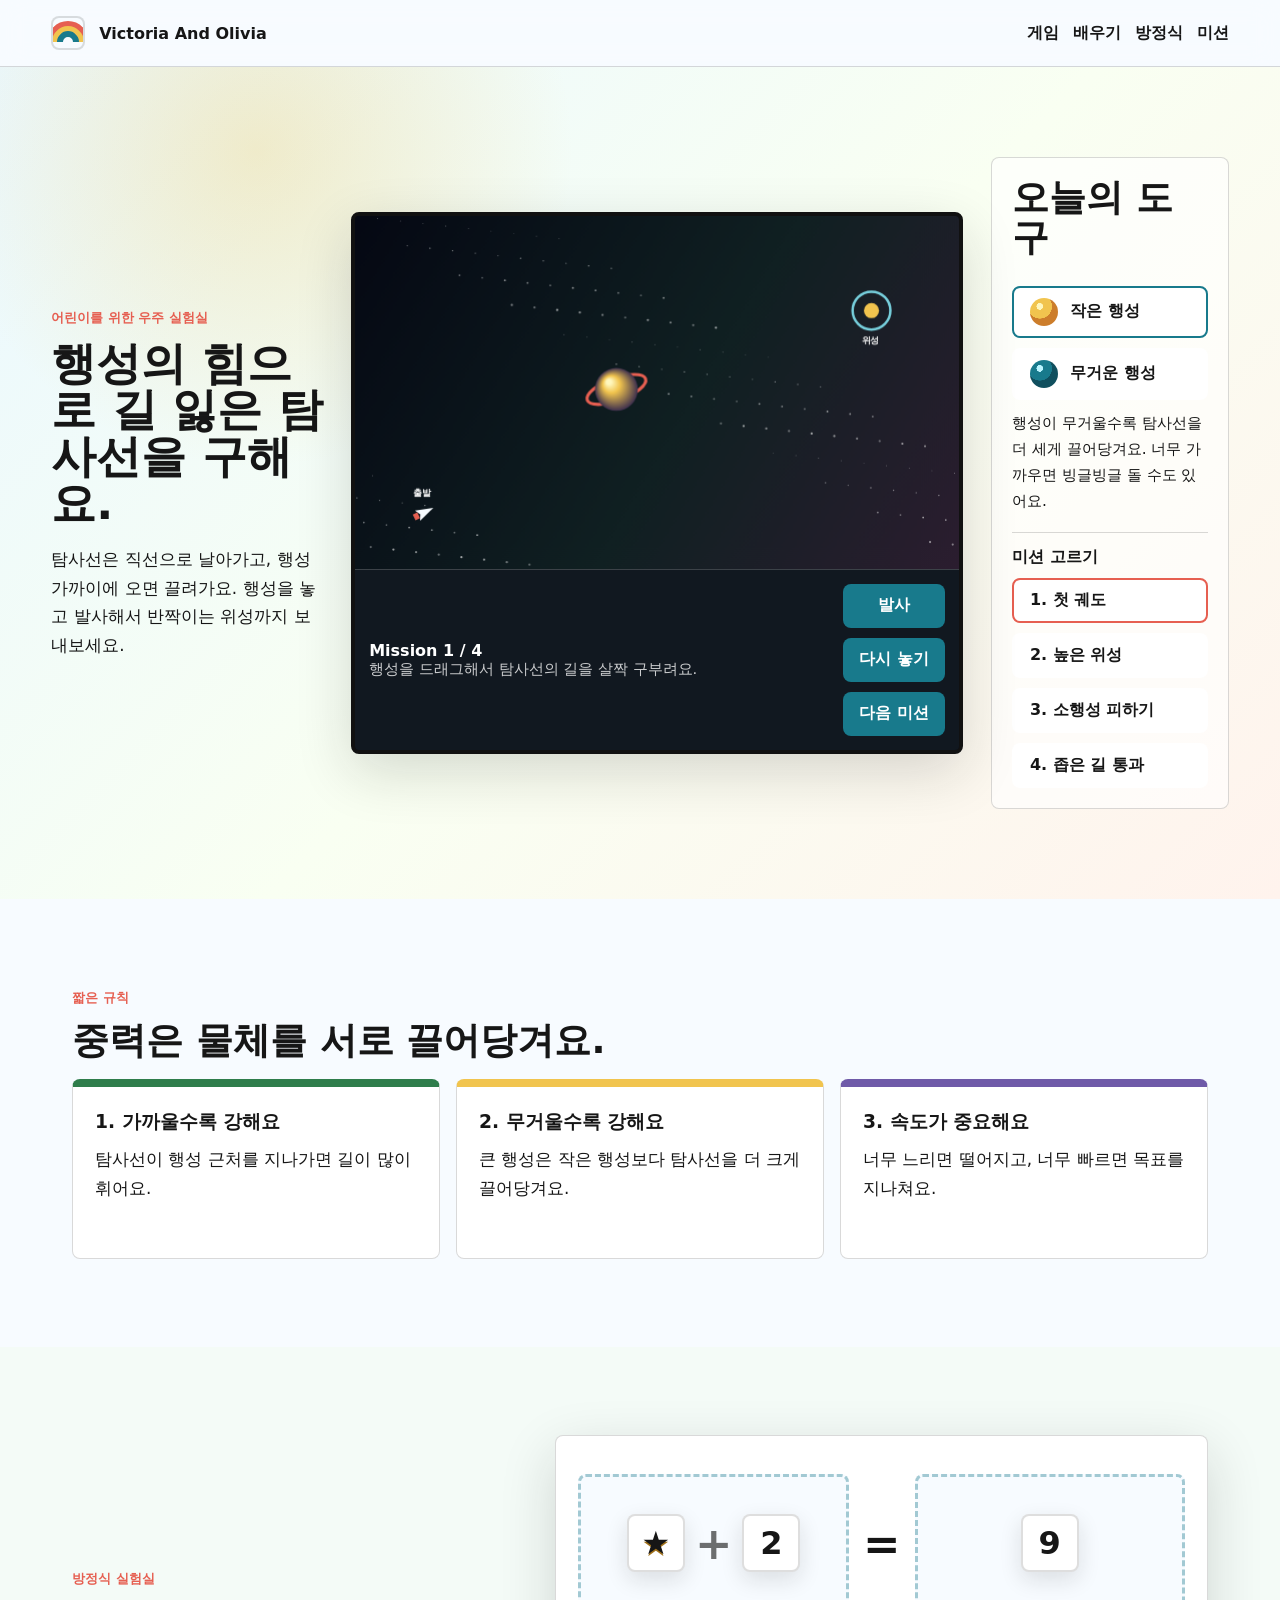
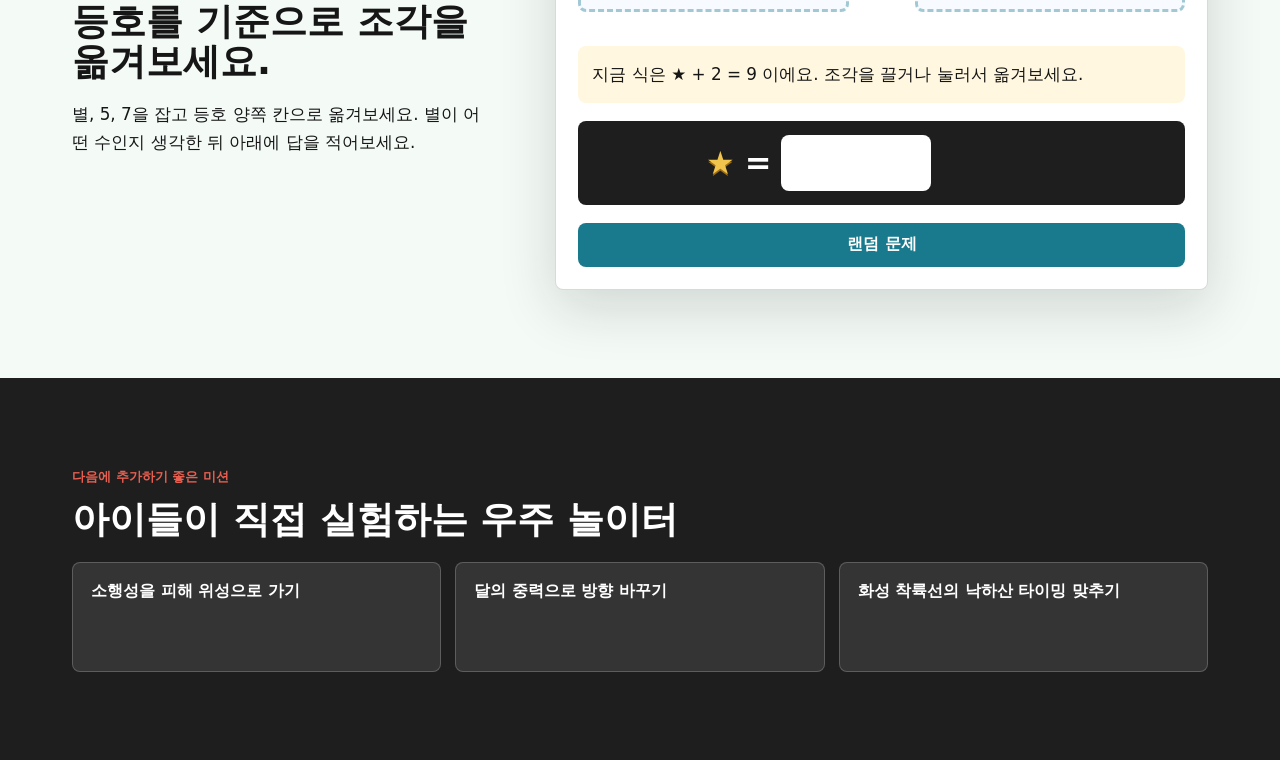
==== index.html @ 8427dce4 "Initial Victoria And Olivia site" ====
<!doctype html>
<html lang="ko">
  <head>
    <meta charset="UTF-8" />
    <meta name="viewport" content="width=device-width, initial-scale=1.0" />
    <title>Victoria And Olivia</title>
    <link rel="stylesheet" href="src/styles.css" />
  </head>
  <body>
    <header class="topbar">
      <a class="brand" href="#game" aria-label="Victoria And Olivia home">
        <span class="brand-mark" aria-hidden="true">
          <span class="rainbow-band rainbow-band-red"></span>
          <span class="rainbow-band rainbow-band-sun"></span>
          <span class="rainbow-band rainbow-band-sea"></span>
        </span>
        <span>Victoria And Olivia</span>
      </a>
      <nav class="nav-links" aria-label="주제 이동">
        <a href="#game">게임</a>
        <a href="#learn">배우기</a>
        <a href="#equation">방정식</a>
        <a href="#missions">미션</a>
      </nav>
    </header>

    <main>
      <section id="game" class="game-shell" aria-labelledby="game-title">
        <div class="game-copy">
          <p class="eyebrow">어린이를 위한 우주 실험실</p>
          <h1 id="game-title">행성의 힘으로 길 잃은 탐사선을 구해요.</h1>
          <p>
            탐사선은 직선으로 날아가고, 행성 가까이에 오면 끌려가요.
            행성을 놓고 발사해서 반짝이는 위성까지 보내보세요.
          </p>
        </div>

        <div class="game-stage" aria-label="궤도 구조 게임">
          <canvas id="spaceCanvas" width="960" height="560"></canvas>
          <div class="hud">
            <div>
              <strong id="missionName">Mission 1</strong>
              <span id="missionHint">행성을 드래그해서 탐사선의 길을 살짝 구부려요.</span>
            </div>
            <div class="hud-actions">
              <button id="launchButton" type="button">발사</button>
              <button id="resetButton" type="button">다시 놓기</button>
              <button id="nextButton" type="button">다음 미션</button>
            </div>
          </div>
        </div>

        <aside class="toolbox" aria-label="게임 도구">
          <h2>오늘의 도구</h2>
          <button class="tool-card is-active" type="button" data-tool="planet">
            <span class="tool-icon planet"></span>
            작은 행성
          </button>
          <button class="tool-card" type="button" data-tool="heavy">
            <span class="tool-icon heavy"></span>
            무거운 행성
          </button>
          <p>
            행성이 무거울수록 탐사선을 더 세게 끌어당겨요. 너무 가까우면 빙글빙글 돌 수도 있어요.
          </p>
          <div class="level-picker" aria-label="미션 선택">
            <h3>미션 고르기</h3>
            <button class="level-button is-active" type="button" data-level="0">1. 첫 궤도</button>
            <button class="level-button" type="button" data-level="1">2. 높은 위성</button>
            <button class="level-button" type="button" data-level="2">3. 소행성 피하기</button>
            <button class="level-button" type="button" data-level="3">4. 좁은 길 통과</button>
          </div>
        </aside>
      </section>

      <section id="learn" class="learn-section" aria-labelledby="learn-title">
        <div>
          <p class="eyebrow">짧은 규칙</p>
          <h2 id="learn-title">중력은 물체를 서로 끌어당겨요.</h2>
        </div>
        <div class="rule-grid">
          <article class="rule-card">
            <h3>1. 가까울수록 강해요</h3>
            <p>탐사선이 행성 근처를 지나가면 길이 많이 휘어요.</p>
          </article>
          <article class="rule-card">
            <h3>2. 무거울수록 강해요</h3>
            <p>큰 행성은 작은 행성보다 탐사선을 더 크게 끌어당겨요.</p>
          </article>
          <article class="rule-card">
            <h3>3. 속도가 중요해요</h3>
            <p>너무 느리면 떨어지고, 너무 빠르면 목표를 지나쳐요.</p>
          </article>
        </div>
      </section>

      <section id="equation" class="equation-section" aria-labelledby="equation-title">
        <div class="equation-copy">
          <p class="eyebrow">방정식 실험실</p>
          <h2 id="equation-title">등호를 기준으로 조각을 옮겨보세요.</h2>
          <p>
            별, 5, 7을 잡고 등호 양쪽 칸으로 옮겨보세요.
            별이 어떤 수인지 생각한 뒤 아래에 답을 적어보세요.
          </p>
        </div>

        <div class="equation-lab" aria-label="별 더하기 숫자 방정식 활동">
          <div class="equation-board">
            <div class="equation-side" data-equation-side="left">
              <div class="term-list" id="leftEquationTerms" aria-label="등호 앞쪽 조각"></div>
            </div>

            <span class="equals-sign">=</span>

            <div class="equation-side" data-equation-side="right">
              <div class="term-list" id="rightEquationTerms" aria-label="등호 뒤쪽 조각"></div>
            </div>
          </div>

          <div class="equation-tool-row" aria-label="방정식 안내">
            <p id="equationStatus">★와 숫자를 등호 양쪽 칸으로 끌어보세요.</p>
          </div>

          <div class="equation-result" id="equationResult" aria-live="polite">
            <span class="star-symbol" aria-label="별">★</span>
            <span>=</span>
            <input id="starAnswerInput" class="star-answer-input" type="text" inputmode="numeric" aria-label="별의 값" />
            <span class="answer-feedback" id="answerFeedback"></span>
          </div>

          <button id="equationResetButton" type="button">랜덤 문제</button>
        </div>
      </section>

      <section id="missions" class="mission-section" aria-labelledby="mission-title">
        <p class="eyebrow">다음에 추가하기 좋은 미션</p>
        <h2 id="mission-title">아이들이 직접 실험하는 우주 놀이터</h2>
        <ul class="mission-list">
          <li>소행성을 피해 위성으로 가기</li>
          <li>달의 중력으로 방향 바꾸기</li>
          <li>화성 착륙선의 낙하산 타이밍 맞추기</li>
        </ul>
      </section>
    </main>

    <script src="src/main.js"></script>
  </body>
</html>
---- src/styles.css ----
:root {
  --ink: #161616;
  --paper: #f7fbff;
  --sea: #187a8c;
  --leaf: #2f7d4b;
  --sun: #f1c44e;
  --coral: #e65f51;
  --violet: #6f5aa8;
  --line: rgba(22, 22, 22, 0.16);
  --shadow: 0 18px 55px rgba(22, 22, 22, 0.16);
}

* {
  box-sizing: border-box;
}

html {
  scroll-behavior: smooth;
}

body {
  margin: 0;
  color: var(--ink);
  background: var(--paper);
  font-family: Inter, ui-sans-serif, system-ui, -apple-system, BlinkMacSystemFont, "Segoe UI", sans-serif;
}

button,
a {
  font: inherit;
}

a {
  color: inherit;
  text-decoration: none;
}

.topbar {
  position: sticky;
  top: 0;
  z-index: 10;
  display: flex;
  align-items: center;
  justify-content: space-between;
  gap: 24px;
  padding: 16px clamp(18px, 4vw, 52px);
  background: rgba(247, 251, 255, 0.88);
  border-bottom: 1px solid var(--line);
  backdrop-filter: blur(14px);
}

.brand,
.nav-links {
  display: flex;
  align-items: center;
  gap: 14px;
}

.brand {
  font-weight: 800;
}

.brand-mark {
  position: relative;
  display: block;
  width: 34px;
  height: 34px;
  overflow: hidden;
  background: #f7fbff;
  border: 2px solid rgba(22, 22, 22, 0.14);
  border-radius: 8px;
}

.rainbow-band {
  position: absolute;
  left: 50%;
  bottom: -15px;
  width: 42px;
  height: 42px;
  border: 6px solid;
  border-bottom-color: transparent;
  border-left-color: transparent;
  border-radius: 50%;
  transform: translateX(-50%) rotate(-45deg);
}

.rainbow-band-red {
  border-top-color: var(--coral);
  border-right-color: var(--coral);
}

.rainbow-band-sun {
  bottom: -10px;
  width: 32px;
  height: 32px;
  border-top-color: var(--sun);
  border-right-color: var(--sun);
}

.rainbow-band-sea {
  bottom: -5px;
  width: 22px;
  height: 22px;
  border-top-color: var(--sea);
  border-right-color: var(--sea);
}

.nav-links {
  font-weight: 700;
}

.game-shell {
  display: grid;
  grid-template-columns: minmax(220px, 0.8fr) minmax(420px, 1.8fr) minmax(220px, 0.7fr);
  gap: clamp(16px, 2.2vw, 32px);
  align-items: stretch;
  min-height: calc(100vh - 68px);
  padding: clamp(18px, 4vw, 52px);
  background:
    radial-gradient(circle at 20% 10%, rgba(241, 196, 78, 0.28), transparent 25%),
    linear-gradient(135deg, #eaf8ff 0%, #f9fff2 52%, #fff3ed 100%);
}

.game-copy,
.toolbox,
.learn-section,
.mission-section {
  align-self: center;
}

.eyebrow {
  margin: 0 0 12px;
  color: var(--coral);
  font-size: 0.82rem;
  font-weight: 900;
  letter-spacing: 0;
  text-transform: uppercase;
}

h1,
h2,
h3,
p {
  overflow-wrap: anywhere;
}

h1 {
  margin: 0 0 18px;
  font-size: 2.8rem;
  line-height: 1.04;
}

h2 {
  margin: 0 0 18px;
  font-size: 2.3rem;
  line-height: 1.08;
}

h3 {
  margin: 0 0 10px;
}

p {
  margin: 0;
  font-size: 1.05rem;
  line-height: 1.7;
}

.game-stage {
  position: relative;
  align-self: center;
  overflow: hidden;
  background: #070a12;
  border: 4px solid #111;
  border-radius: 8px;
  box-shadow: var(--shadow);
}

#spaceCanvas {
  display: block;
  width: 100%;
  height: auto;
  aspect-ratio: 12 / 7;
  touch-action: none;
}

.hud {
  display: flex;
  align-items: center;
  justify-content: space-between;
  gap: 14px;
  padding: 14px;
  color: #fff;
  background: #111820;
  border-top: 1px solid rgba(255, 255, 255, 0.18);
}

.hud strong,
.hud span {
  display: block;
}

.hud span {
  color: rgba(255, 255, 255, 0.78);
  font-size: 0.92rem;
}

.hud-actions,
.toolbox,
.level-picker {
  display: grid;
  gap: 10px;
}

button {
  min-height: 44px;
  padding: 10px 16px;
  color: #fff;
  background: var(--sea);
  border: 0;
  border-radius: 8px;
  cursor: pointer;
  font-weight: 800;
}

button:hover {
  filter: brightness(1.08);
}

.toolbox {
  padding: 20px;
  background: rgba(255, 255, 255, 0.62);
  border: 1px solid var(--line);
  border-radius: 8px;
}

.tool-card {
  display: flex;
  align-items: center;
  justify-content: flex-start;
  gap: 12px;
  color: var(--ink);
  background: #fff;
  border: 2px solid transparent;
}

.tool-card.is-active {
  border-color: var(--sea);
}

.level-picker {
  margin-top: 8px;
  padding-top: 14px;
  border-top: 1px solid var(--line);
}

.level-picker h3 {
  margin: 0;
  font-size: 1rem;
}

.level-button {
  justify-content: flex-start;
  color: var(--ink);
  background: #fff;
  border: 2px solid transparent;
  text-align: left;
}

.level-button.is-active {
  border-color: var(--coral);
}

.level-button.is-complete {
  background: #f2fff5;
}

.tool-icon {
  width: 28px;
  height: 28px;
  border-radius: 50%;
}

.tool-icon.planet {
  background: radial-gradient(circle at 35% 30%, #fff7bd 0 12%, var(--sun) 13% 45%, #cc7d2b 46% 100%);
}

.tool-icon.heavy {
  background: radial-gradient(circle at 35% 30%, #baf4ff 0 12%, var(--sea) 13% 45%, #104f5e 46% 100%);
}

.toolbox p {
  font-size: 0.96rem;
}

.learn-section,
.equation-section,
.mission-section {
  padding: clamp(48px, 7vw, 88px) clamp(18px, 6vw, 72px);
}

.rule-grid {
  display: grid;
  grid-template-columns: repeat(3, minmax(0, 1fr));
  gap: 16px;
}

.rule-card {
  min-height: 180px;
  padding: 22px;
  background: #fff;
  border: 1px solid var(--line);
  border-radius: 8px;
}

.rule-card:nth-child(1) {
  border-top: 8px solid var(--leaf);
}

.rule-card:nth-child(2) {
  border-top: 8px solid var(--sun);
}

.rule-card:nth-child(3) {
  border-top: 8px solid var(--violet);
}

.mission-section {
  color: #fff;
  background: #1e1e1e;
}

.equation-section {
  display: grid;
  grid-template-columns: minmax(240px, 0.9fr) minmax(420px, 1.4fr);
  gap: clamp(22px, 5vw, 70px);
  align-items: center;
  background: #f4fbf7;
}

.equation-lab {
  display: grid;
  gap: 18px;
  padding: 22px;
  background: #fff;
  border: 1px solid var(--line);
  border-radius: 8px;
  box-shadow: var(--shadow);
}

.equation-board {
  display: grid;
  grid-template-columns: minmax(0, 1fr) auto minmax(0, 1fr);
  gap: 14px;
  align-items: center;
  min-height: 170px;
}

.equation-side {
  position: relative;
  display: grid;
  align-items: center;
  justify-items: center;
  gap: 14px;
  min-height: 138px;
  padding: 18px;
  background: #f7fbff;
  border: 3px dashed rgba(24, 122, 140, 0.38);
  border-radius: 8px;
  font-size: 2.8rem;
  font-weight: 900;
}

.equation-side.is-dragging-over {
  background: #f2fff5;
  border-color: var(--leaf);
}

.term-list {
  display: flex;
  flex-wrap: wrap;
  align-items: center;
  justify-content: center;
  gap: 10px;
  min-height: 72px;
  width: 100%;
}

.equals-sign {
  font-size: 2.8rem;
  font-weight: 900;
}

.star-symbol {
  color: var(--sun);
  text-shadow: 0 2px 0 #9f6f17;
}

.equation-term {
  display: inline-grid;
  min-width: 58px;
  min-height: 58px;
  place-items: center;
  padding: 4px 10px;
  color: var(--ink);
  background: #fff;
  border: 2px solid rgba(22, 22, 22, 0.14);
  border-radius: 8px;
  box-shadow: 0 8px 22px rgba(22, 22, 22, 0.12);
  font-size: 2rem;
  font-weight: 900;
  cursor: grab;
  user-select: none;
}

.equation-term:active {
  cursor: grabbing;
}

.term-operator {
  color: rgba(22, 22, 22, 0.62);
}

.empty-side-zero {
  color: rgba(22, 22, 22, 0.46);
}

.equation-tool-row {
  padding: 14px;
  background: #fff7df;
  border-radius: 8px;
}

.equation-result {
  display: flex;
  flex-wrap: wrap;
  align-items: center;
  justify-content: center;
  gap: 10px;
  min-height: 64px;
  padding: 14px;
  color: #fff;
  background: #1e1e1e;
  border-radius: 8px;
  font-size: 2rem;
  font-weight: 900;
  text-align: center;
}

.star-answer-input {
  width: min(150px, 42vw);
  min-height: 56px;
  padding: 8px 12px;
  color: var(--ink);
  background: #fff;
  border: 2px solid rgba(255, 255, 255, 0.72);
  border-radius: 8px;
  font: inherit;
  font-size: 1.6rem;
  text-align: center;
}

.star-answer-input:focus {
  outline: 3px solid var(--sun);
  outline-offset: 2px;
}

.answer-feedback {
  min-width: 116px;
  color: var(--sun);
  font-size: 1.1rem;
}

.answer-feedback.is-correct {
  color: #9ce6a8;
}

.answer-feedback.is-incorrect {
  color: #ffb2aa;
}

.mission-list {
  display: grid;
  grid-template-columns: repeat(3, minmax(0, 1fr));
  gap: 14px;
  margin: 22px 0 0;
  padding: 0;
  list-style: none;
}

.mission-list li {
  min-height: 110px;
  padding: 18px;
  background: rgba(255, 255, 255, 0.1);
  border: 1px solid rgba(255, 255, 255, 0.2);
  border-radius: 8px;
  font-weight: 800;
}

@media (max-width: 1040px) {
  .game-shell,
  .equation-section {
    grid-template-columns: 1fr;
  }

  .game-copy,
  .toolbox {
    align-self: auto;
  }
}

@media (max-width: 720px) {
  .topbar,
  .hud,
  .mission-list {
    align-items: stretch;
    flex-direction: column;
  }

  .topbar,
  .hud {
    display: grid;
  }

  .nav-links,
  .hud-actions,
  .rule-grid,
  .equation-board,
  .equation-tool-row,
  .mission-list {
    grid-template-columns: 1fr;
  }

  .nav-links {
    justify-content: space-between;
    font-size: 0.92rem;
  }

  .rule-grid,
  .mission-list {
    display: grid;
  }

  .game-shell {
    padding-inline: 14px;
  }

  #spaceCanvas {
    aspect-ratio: 12 / 8.5;
  }

  h1 {
    font-size: 2.15rem;
  }

  h2 {
    font-size: 1.8rem;
  }

  .equals-sign {
    text-align: center;
  }

  .equation-side {
    font-size: 2.15rem;
  }
}
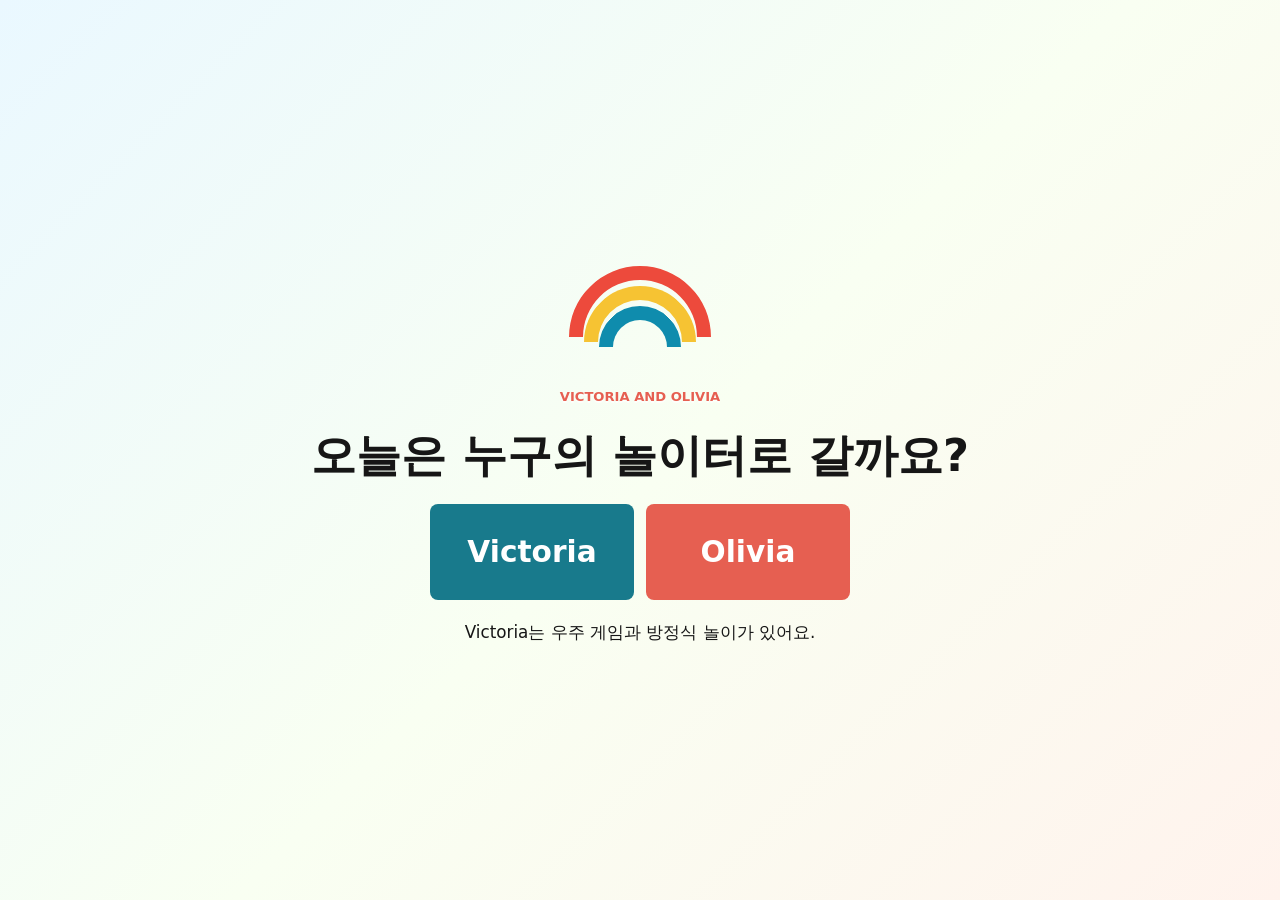
==== commit a4e1ad82: "Refine Victoria flow, space game structure, and UI updates" ====
--- a/index.html
+++ b/index.html
@@ -7,8 +7,25 @@
     <link rel="stylesheet" href="src/styles.css" />
   </head>
   <body>
-    <header class="topbar">
-      <a class="brand" href="#game" aria-label="Victoria And Olivia home">
+    <section class="profile-picker" id="profilePicker" aria-labelledby="profile-picker-title">
+      <div class="profile-picker-inner">
+        <span class="brand-mark profile-rainbow" aria-hidden="true">
+          <span class="rainbow-band rainbow-band-red"></span>
+          <span class="rainbow-band rainbow-band-sun"></span>
+          <span class="rainbow-band rainbow-band-sea"></span>
+        </span>
+        <p class="eyebrow profile-brand-title">Victoria And Olivia</p>
+        <h1 id="profile-picker-title">오늘은 누구의 놀이터로 갈까요?</h1>
+        <div class="profile-actions" aria-label="페이지 선택">
+          <button class="profile-button" type="button" data-profile-choice="victoria">Victoria</button>
+          <button class="profile-button" type="button" data-profile-choice="olivia">Olivia</button>
+        </div>
+        <p class="profile-note" id="profileChoiceNote" aria-live="polite">Victoria는 우주 게임과 방정식 놀이가 있어요.</p>
+      </div>
+    </section>
+
+    <header class="topbar" id="siteHeader" hidden>
+      <a class="brand" href="#earth-return-game" aria-label="Victoria And Olivia home">
         <span class="brand-mark" aria-hidden="true">
           <span class="rainbow-band rainbow-band-red"></span>
           <span class="rainbow-band rainbow-band-sun"></span>
@@ -16,22 +33,28 @@
         </span>
         <span>Victoria And Olivia</span>
       </a>
+      <button class="subtopic-link topbar-back-button" type="button" data-back-button data-back-fallback="index.html">상위 페이지</button>
+      <div class="topic-switch" aria-label="Victoria 주제 선택">
+        <a class="topic-button is-active" href="#earth-return-game">SPACE</a>
+        <a class="topic-button" href="math.html">MATH</a>
+      </div>
       <nav class="nav-links" aria-label="주제 이동">
-        <a href="#game">게임</a>
-        <a href="#learn">배우기</a>
-        <a href="#equation">방정식</a>
-        <a href="#missions">미션</a>
+        <a href="#earth-return-game">지구 귀환 게임</a>
+        <a href="math.html">MATH 메인</a>
       </nav>
+      <div class="subtopic-nav" aria-label="하위 게임 선택">
+        <a class="subtopic-link" href="#earth-return-game">지구 귀환 게임</a>
+      </div>
     </header>
 
-    <main>
-      <section id="game" class="game-shell" aria-labelledby="game-title">
+    <main id="victoriaPage" hidden>
+      <section id="earth-return-game" class="game-shell" aria-labelledby="game-title">
         <div class="game-copy">
-          <p class="eyebrow">어린이를 위한 우주 실험실</p>
-          <h1 id="game-title">행성의 힘으로 길 잃은 탐사선을 구해요.</h1>
+          <p class="eyebrow">SPACE</p>
+          <h1 id="game-title">지구 귀환 게임</h1>
           <p>
             탐사선은 직선으로 날아가고, 행성 가까이에 오면 끌려가요.
-            행성을 놓고 발사해서 반짝이는 위성까지 보내보세요.
+            행성을 놓고 발사해서 지구까지 안전하게 돌아가 보세요.
           </p>
         </div>
 
@@ -39,13 +62,13 @@
           <canvas id="spaceCanvas" width="960" height="560"></canvas>
           <div class="hud">
             <div>
-              <strong id="missionName">Mission 1</strong>
+              <strong id="missionName">단계 1</strong>
               <span id="missionHint">행성을 드래그해서 탐사선의 길을 살짝 구부려요.</span>
             </div>
             <div class="hud-actions">
               <button id="launchButton" type="button">발사</button>
               <button id="resetButton" type="button">다시 놓기</button>
-              <button id="nextButton" type="button">다음 미션</button>
+              <button id="nextButton" type="button">다음 단계</button>
             </div>
           </div>
         </div>
@@ -63,86 +86,21 @@
           <p>
             행성이 무거울수록 탐사선을 더 세게 끌어당겨요. 너무 가까우면 빙글빙글 돌 수도 있어요.
           </p>
-          <div class="level-picker" aria-label="미션 선택">
-            <h3>미션 고르기</h3>
+          <div class="level-picker" aria-label="단계 선택">
+            <h3>단계 고르기</h3>
             <button class="level-button is-active" type="button" data-level="0">1. 첫 궤도</button>
-            <button class="level-button" type="button" data-level="1">2. 높은 위성</button>
+            <button class="level-button" type="button" data-level="1">2. 높은 지구</button>
             <button class="level-button" type="button" data-level="2">3. 소행성 피하기</button>
             <button class="level-button" type="button" data-level="3">4. 좁은 길 통과</button>
+            <button class="level-button" type="button" data-level="4">5. S자 궤도</button>
+            <button class="level-button" type="button" data-level="5">6. 이중 소행성대</button>
+            <button class="level-button" type="button" data-level="6">7. 마지막 도착</button>
           </div>
         </aside>
-      </section>
-
-      <section id="learn" class="learn-section" aria-labelledby="learn-title">
-        <div>
-          <p class="eyebrow">짧은 규칙</p>
-          <h2 id="learn-title">중력은 물체를 서로 끌어당겨요.</h2>
-        </div>
-        <div class="rule-grid">
-          <article class="rule-card">
-            <h3>1. 가까울수록 강해요</h3>
-            <p>탐사선이 행성 근처를 지나가면 길이 많이 휘어요.</p>
-          </article>
-          <article class="rule-card">
-            <h3>2. 무거울수록 강해요</h3>
-            <p>큰 행성은 작은 행성보다 탐사선을 더 크게 끌어당겨요.</p>
-          </article>
-          <article class="rule-card">
-            <h3>3. 속도가 중요해요</h3>
-            <p>너무 느리면 떨어지고, 너무 빠르면 목표를 지나쳐요.</p>
-          </article>
-        </div>
-      </section>
-
-      <section id="equation" class="equation-section" aria-labelledby="equation-title">
-        <div class="equation-copy">
-          <p class="eyebrow">방정식 실험실</p>
-          <h2 id="equation-title">등호를 기준으로 조각을 옮겨보세요.</h2>
-          <p>
-            별, 5, 7을 잡고 등호 양쪽 칸으로 옮겨보세요.
-            별이 어떤 수인지 생각한 뒤 아래에 답을 적어보세요.
-          </p>
-        </div>
-
-        <div class="equation-lab" aria-label="별 더하기 숫자 방정식 활동">
-          <div class="equation-board">
-            <div class="equation-side" data-equation-side="left">
-              <div class="term-list" id="leftEquationTerms" aria-label="등호 앞쪽 조각"></div>
-            </div>
-
-            <span class="equals-sign">=</span>
-
-            <div class="equation-side" data-equation-side="right">
-              <div class="term-list" id="rightEquationTerms" aria-label="등호 뒤쪽 조각"></div>
-            </div>
-          </div>
-
-          <div class="equation-tool-row" aria-label="방정식 안내">
-            <p id="equationStatus">★와 숫자를 등호 양쪽 칸으로 끌어보세요.</p>
-          </div>
-
-          <div class="equation-result" id="equationResult" aria-live="polite">
-            <span class="star-symbol" aria-label="별">★</span>
-            <span>=</span>
-            <input id="starAnswerInput" class="star-answer-input" type="text" inputmode="numeric" aria-label="별의 값" />
-            <span class="answer-feedback" id="answerFeedback"></span>
-          </div>
-
-          <button id="equationResetButton" type="button">랜덤 문제</button>
-        </div>
-      </section>
-
-      <section id="missions" class="mission-section" aria-labelledby="mission-title">
-        <p class="eyebrow">다음에 추가하기 좋은 미션</p>
-        <h2 id="mission-title">아이들이 직접 실험하는 우주 놀이터</h2>
-        <ul class="mission-list">
-          <li>소행성을 피해 위성으로 가기</li>
-          <li>달의 중력으로 방향 바꾸기</li>
-          <li>화성 착륙선의 낙하산 타이밍 맞추기</li>
-        </ul>
       </section>
     </main>
 
     <script src="src/main.js"></script>
+    <script src="src/back-button.js"></script>
   </body>
 </html>
--- a/src/styles.css
+++ b/src/styles.css
@@ -35,11 +35,120 @@
   text-decoration: none;
 }
 
+[hidden] {
+  display: none !important;
+}
+
+.profile-picker {
+  display: grid;
+  min-height: 100vh;
+  place-items: center;
+  padding: clamp(24px, 6vw, 72px);
+  background:
+    linear-gradient(135deg, #eaf8ff 0%, #f9fff2 52%, #fff3ed 100%);
+}
+
+.profile-picker-inner {
+  display: grid;
+  justify-items: center;
+  gap: 18px;
+  width: min(720px, 100%);
+  text-align: center;
+}
+
+.brand-mark.profile-rainbow {
+  position: relative;
+  width: 118px;
+  height: 118px;
+  overflow: visible;
+  background: transparent;
+  border: 0;
+  border-radius: 0;
+  box-shadow: none;
+}
+
+.brand-mark.profile-rainbow .rainbow-band {
+  left: 50%;
+  bottom: -36px;
+  width: 142px;
+  height: 142px;
+  border-width: 14px;
+  border-top-color: transparent;
+  border-right-color: transparent;
+  border-bottom-color: transparent;
+  border-left-color: transparent;
+  border-radius: 50%;
+  transform: translateX(-50%) rotate(-45deg);
+}
+
+.brand-mark.profile-rainbow .rainbow-band-sun {
+  bottom: -26px;
+  width: 112px;
+  height: 112px;
+}
+
+.brand-mark.profile-rainbow .rainbow-band-sea {
+  bottom: -16px;
+  width: 82px;
+  height: 82px;
+}
+
+.brand-mark.profile-rainbow .rainbow-band-red {
+  border-top-color: #ed4a3c;
+  border-right-color: #ed4a3c;
+}
+
+.brand-mark.profile-rainbow .rainbow-band-sun {
+  border-top-color: #f6c333;
+  border-right-color: #f6c333;
+}
+
+.brand-mark.profile-rainbow .rainbow-band-sea {
+  border-top-color: #0f8cad;
+  border-right-color: #0f8cad;
+}
+
+.profile-brand-title {
+  margin: 0;
+  color: #131313;
+  font-size: clamp(2.6rem, 8.2vw, 5rem);
+  font-weight: 900;
+  line-height: 1.03;
+  text-shadow: 0 2px 0 rgba(255, 255, 255, 0.7);
+}
+
+.profile-picker h1 {
+  max-width: 680px;
+  margin-bottom: 6px;
+}
+
+.profile-actions {
+  display: grid;
+  grid-template-columns: repeat(2, minmax(150px, 1fr));
+  gap: 12px;
+  width: min(420px, 100%);
+}
+
+.profile-button {
+  min-height: 96px;
+  font-size: 1.85rem;
+  letter-spacing: 0;
+}
+
+.profile-button[data-profile-choice="olivia"] {
+  background: var(--coral);
+}
+
+.profile-note {
+  max-width: 520px;
+}
+
 .topbar {
   position: sticky;
   top: 0;
   z-index: 10;
   display: flex;
+  flex-wrap: wrap;
   align-items: center;
   justify-content: space-between;
   gap: 24px;
@@ -58,6 +167,27 @@
 
 .brand {
   font-weight: 800;
+}
+
+.topic-switch {
+  display: inline-flex;
+  gap: 8px;
+}
+
+.topic-button {
+  display: inline-flex;
+  align-items: center;
+  justify-content: center;
+  min-height: 40px;
+  min-width: 110px;
+  padding: 8px 14px;
+  border: 2px solid transparent;
+  font-size: 0.98rem;
+  font-weight: 900;
+}
+
+.topic-button.is-active {
+  background: var(--coral);
 }
 
 .brand-mark {
@@ -109,6 +239,35 @@
   font-weight: 700;
 }
 
+.subtopic-nav {
+  display: flex;
+  flex-wrap: wrap;
+  gap: 8px;
+  width: 100%;
+  padding-top: 8px;
+  border-top: 1px solid var(--line);
+}
+
+.subtopic-link {
+  display: inline-flex;
+  align-items: center;
+  justify-content: center;
+  min-height: 34px;
+  padding: 6px 10px;
+  color: var(--ink);
+  background: #fff;
+  border: 1px solid var(--line);
+  border-radius: 8px;
+  font-size: 0.84rem;
+  font-weight: 800;
+  text-decoration: none;
+  cursor: pointer;
+}
+
+.subtopic-link:hover {
+  background: #f2fff5;
+}
+
 .game-shell {
   display: grid;
   grid-template-columns: minmax(220px, 0.8fr) minmax(420px, 1.8fr) minmax(220px, 0.7fr);
@@ -124,7 +283,7 @@
 .game-copy,
 .toolbox,
 .learn-section,
-.mission-section {
+.playground-section {
   align-self: center;
 }
 
@@ -295,7 +454,7 @@
 
 .learn-section,
 .equation-section,
-.mission-section {
+.playground-section {
   padding: clamp(48px, 7vw, 88px) clamp(18px, 6vw, 72px);
 }
 
@@ -323,11 +482,6 @@
 
 .rule-card:nth-child(3) {
   border-top: 8px solid var(--violet);
-}
-
-.mission-section {
-  color: #fff;
-  background: #1e1e1e;
 }
 
 .equation-section {
@@ -426,6 +580,8 @@
 }
 
 .equation-tool-row {
+  display: grid;
+  gap: 8px;
   padding: 14px;
   background: #fff7df;
   border-radius: 8px;
@@ -479,22 +635,260 @@
   color: #ffb2aa;
 }
 
-.mission-list {
+.playground-section {
+  color: #fff;
+  background: #1e1e1e;
+}
+
+.math-home-main,
+.math-game-main {
+  padding: clamp(24px, 5vw, 64px);
+}
+
+.math-home-hero {
+  margin-bottom: 20px;
+}
+
+.math-card-grid {
+  display: grid;
+  grid-template-columns: repeat(2, minmax(0, 1fr));
+  gap: 16px;
+}
+
+.math-card {
+  display: grid;
+  align-content: start;
+  gap: 12px;
+  min-height: 220px;
+  padding: 20px;
+  background: #fff;
+  border: 1px solid var(--line);
+  border-radius: 8px;
+}
+
+.math-card h2,
+.math-card p {
+  margin: 0;
+}
+
+.math-card-link {
+  display: inline-flex;
+  align-items: center;
+  justify-content: center;
+  min-height: 42px;
+  max-width: 140px;
+  padding: 8px 12px;
+  color: #fff;
+  background: var(--sea);
+  border-radius: 8px;
+  font-weight: 800;
+}
+
+.equation-section.single-column {
+  grid-template-columns: 1fr;
+  max-width: 980px;
+  margin-inline: auto;
+}
+
+.mini-game-grid {
   display: grid;
   grid-template-columns: repeat(3, minmax(0, 1fr));
   gap: 14px;
   margin: 22px 0 0;
-  padding: 0;
-  list-style: none;
-}
-
-.mission-list li {
-  min-height: 110px;
+}
+
+.mini-game {
+  display: grid;
+  align-content: start;
+  gap: 14px;
+  min-height: 360px;
   padding: 18px;
   background: rgba(255, 255, 255, 0.1);
   border: 1px solid rgba(255, 255, 255, 0.2);
   border-radius: 8px;
+}
+
+.mini-game h3,
+.mini-game p {
+  margin: 0;
+}
+
+.mini-game h3 {
+  font-size: 1.35rem;
+}
+
+.mini-game button {
+  background: var(--sea);
+}
+
+.star-pad-grid,
+.satellite-grid {
+  display: grid;
+  grid-template-columns: repeat(2, minmax(0, 1fr));
+  gap: 10px;
+}
+
+.satellite-grid {
+  grid-template-columns: repeat(3, minmax(0, 1fr));
+}
+
+.star-pad,
+.satellite-cell,
+.fuel-choice {
+  min-height: 64px;
+  color: var(--ink);
+  background: #fff;
+}
+
+.star-pad {
+  color: var(--sun);
+  font-size: 1.7rem;
+  text-shadow: 0 2px 0 #9f6f17;
+}
+
+.star-pad.is-lit {
+  color: #fff;
+  background: var(--sun);
+  transform: translateY(-2px);
+}
+
+.satellite-cell.is-found,
+.fuel-choice.is-correct {
+  color: #fff;
+  background: var(--leaf);
+}
+
+.satellite-cell.is-missed,
+.fuel-choice.is-incorrect {
+  color: #fff;
+  background: var(--coral);
+}
+
+.fuel-prompt {
+  display: grid;
+  min-height: 76px;
+  place-items: center;
+  color: var(--ink);
+  background: #fff7df;
+  border-radius: 8px;
+  font-size: 2rem;
   font-weight: 800;
+}
+
+.fuel-choices {
+  display: grid;
+  grid-template-columns: repeat(3, minmax(0, 1fr));
+  gap: 10px;
+}
+
+.mini-game-status {
+  min-height: 52px;
+}
+
+.equation-quiz-progress {
+  font-size: 0.95rem;
+  font-weight: 800;
+}
+
+.equation-quiz-list {
+  display: grid;
+  gap: 10px;
+  margin: 0;
+  padding: 0;
+  list-style: none;
+}
+
+.equation-quiz-item {
+  display: grid;
+  grid-template-columns: 80px minmax(320px, 1fr) minmax(90px, 120px) minmax(140px, 1fr);
+  gap: 10px;
+  align-items: center;
+  padding: 10px;
+  background: #fff;
+  border: 1px solid var(--line);
+  border-radius: 8px;
+}
+
+.equation-quiz-expression {
+  color: var(--ink);
+  font-weight: 800;
+}
+
+.equation-quiz-input {
+  min-height: 40px;
+  padding: 6px 8px;
+  border: 2px solid var(--line);
+  border-radius: 8px;
+  font: inherit;
+  font-weight: 700;
+  text-align: center;
+}
+
+.equation-quiz-board {
+  display: grid;
+  grid-template-columns: minmax(0, 1fr) auto minmax(0, 1fr);
+  align-items: center;
+  gap: 8px;
+}
+
+.equation-quiz-side {
+  display: flex;
+  flex-wrap: wrap;
+  align-items: center;
+  justify-content: center;
+  gap: 8px;
+  min-height: 52px;
+  padding: 6px;
+  background: #f7fbff;
+  border: 2px dashed rgba(24, 122, 140, 0.34);
+  border-radius: 8px;
+}
+
+.equation-quiz-side.is-dragging-over {
+  background: #f2fff5;
+  border-color: var(--leaf);
+}
+
+.equation-quiz-equals {
+  color: rgba(22, 22, 22, 0.72);
+  font-size: 1.2rem;
+  font-weight: 900;
+}
+
+.equation-quiz-term {
+  min-width: 46px;
+  min-height: 40px;
+  padding: 2px 8px;
+  font-size: 1.35rem;
+  box-shadow: none;
+}
+
+.equation-quiz-input.is-correct {
+  border-color: #4fbe6f;
+}
+
+.equation-quiz-input.is-incorrect {
+  border-color: var(--coral);
+}
+
+.equation-quiz-result {
+  color: rgba(22, 22, 22, 0.66);
+  font-size: 0.92rem;
+  font-weight: 800;
+}
+
+.equation-quiz-result.is-correct {
+  color: #2f7d4b;
+}
+
+.equation-quiz-result.is-incorrect {
+  color: #c5483f;
+}
+
+.quiz-action-row {
+  display: grid;
+  grid-template-columns: repeat(2, minmax(0, 1fr));
+  gap: 10px;
 }
 
 @media (max-width: 1040px) {
@@ -511,8 +905,7 @@
 
 @media (max-width: 720px) {
   .topbar,
-  .hud,
-  .mission-list {
+  .hud {
     align-items: stretch;
     flex-direction: column;
   }
@@ -527,7 +920,23 @@
   .rule-grid,
   .equation-board,
   .equation-tool-row,
-  .mission-list {
+  .mini-game-grid {
+    grid-template-columns: 1fr;
+  }
+
+  .topic-switch {
+    justify-content: center;
+  }
+
+  .subtopic-nav {
+    justify-content: center;
+  }
+
+  .equation-quiz-item {
+    grid-template-columns: 1fr;
+  }
+
+  .math-card-grid {
     grid-template-columns: 1fr;
   }
 
@@ -536,8 +945,12 @@
     font-size: 0.92rem;
   }
 
+  .profile-actions {
+    grid-template-columns: 1fr;
+  }
+
   .rule-grid,
-  .mission-list {
+  .mini-game-grid {
     display: grid;
   }
 
